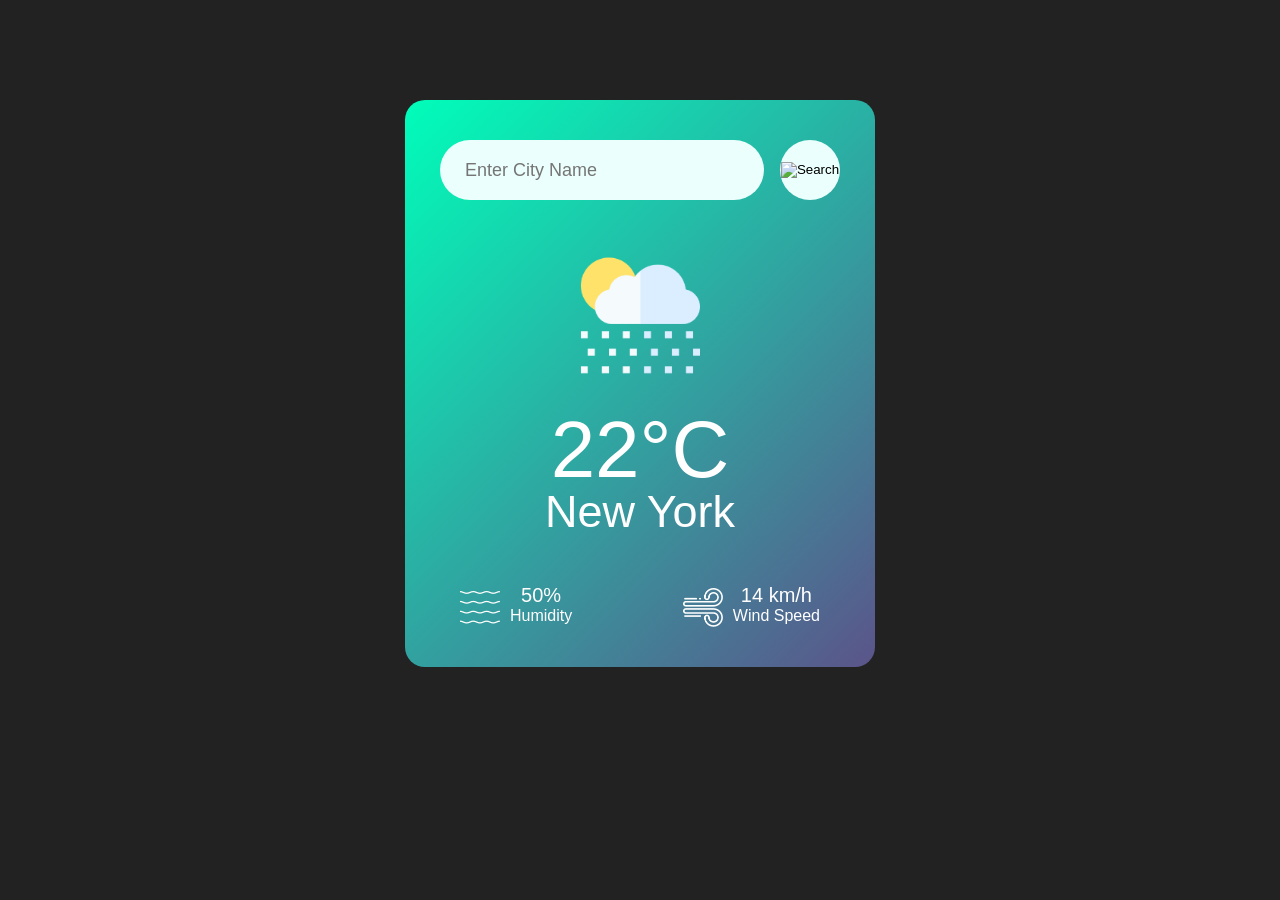
==== weatherApp/index.html @ 2ac0418a "message here" ====
<!DOCTYPE html>
<html lang="en">
<head>
    <meta charset="UTF-8">
    <meta name="viewport" content="width=device-width, initial-scale=1.0">
    <title>wheather App </title>
    <link rel="stylesheet" href="style.css">
</head>
<body>
<div class="card">
    <div class="search">
        <input type="text" placeholder="Enter City Name"
        spellcheck="false">
        <button><img src="images/search.png" alt="Search"></button>
    </div>
    <div class="weather">
        <img src="Images/rain.png" class="weather-icon">
        <h1 class="temp">22°C</h1>
        <h2 class="city">New York </h2>
        <div class="details">
            <div class="col"> 
                <img src="Images/humidity.png" alt="humidity">
                <div>
                    <p class="humidity">50%</p>
                    <p>Humidity</p>
                </div>
            </div>

            <div class="col"> 
                <img src="Images/wind.png" alt="wind">
                <div>
                    <p class="wind">14 km/h</p>
                    <p> Wind Speed</p>
                </div>
            </div>
        </div>
    </div>
</div>
    <script src="wheather.js"></script>
</body>
</html>
---- weatherApp/style.css ----
*{
    padding: 0px;
    margin: 0px;
    font-family: 'Poppins',sans-serif;
    box-sizing: border-box;
}

body{
    background-color: #222;
}

.card{
    width: 90%;
    max-width: 470px;
    background: linear-gradient(135deg, #00feba,#5b548a);
    color: #fff;
    margin: 100px auto 0;
    border-radius: 20px;
    padding: 40px 35px;
    text-align: center;
}

    
.search{
    width: 100%;
    display: flex;
    align-items: center;
    justify-content: space-between;
}

.search input {
    border: 0;
    outline: 0;
    background: #ebfffc;
    color: #555;
    padding: 10px 25px;
    height: 60px;
    border-radius: 30px;
    flex: 1;
    margin-right: 16px;
    font-size: 18px;

}

.search button{
     border: 0;
    outline: 0;
    background: #ebfffc;
    border-radius: 50%;
    width: 60px;
    height: 60px;
    cursor: pointer;
}

.search button img{
    width: 16px;
}


.weather-icon{
    width: 170px;
    margin-top: 30px;

}

.weather h1{
    font-size: 80px;
    font-weight: 500;
}

.weather h2{
    font-size: 45px;
    font-weight: 400;
    margin-top: -10px;

}

.details{
    display: flex;
    align-items: center;
    justify-content: space-between;
    padding: 0 20px;
    margin-top: 50px;
}

.col{
    display: flex;
    align-items: center;
    text-align: center;
}

.col img{
    width: 40px;
    margin-right: 10px;
}

.humidity , .wind{
    font-size: 20px;
    margin-top: -6px;
}
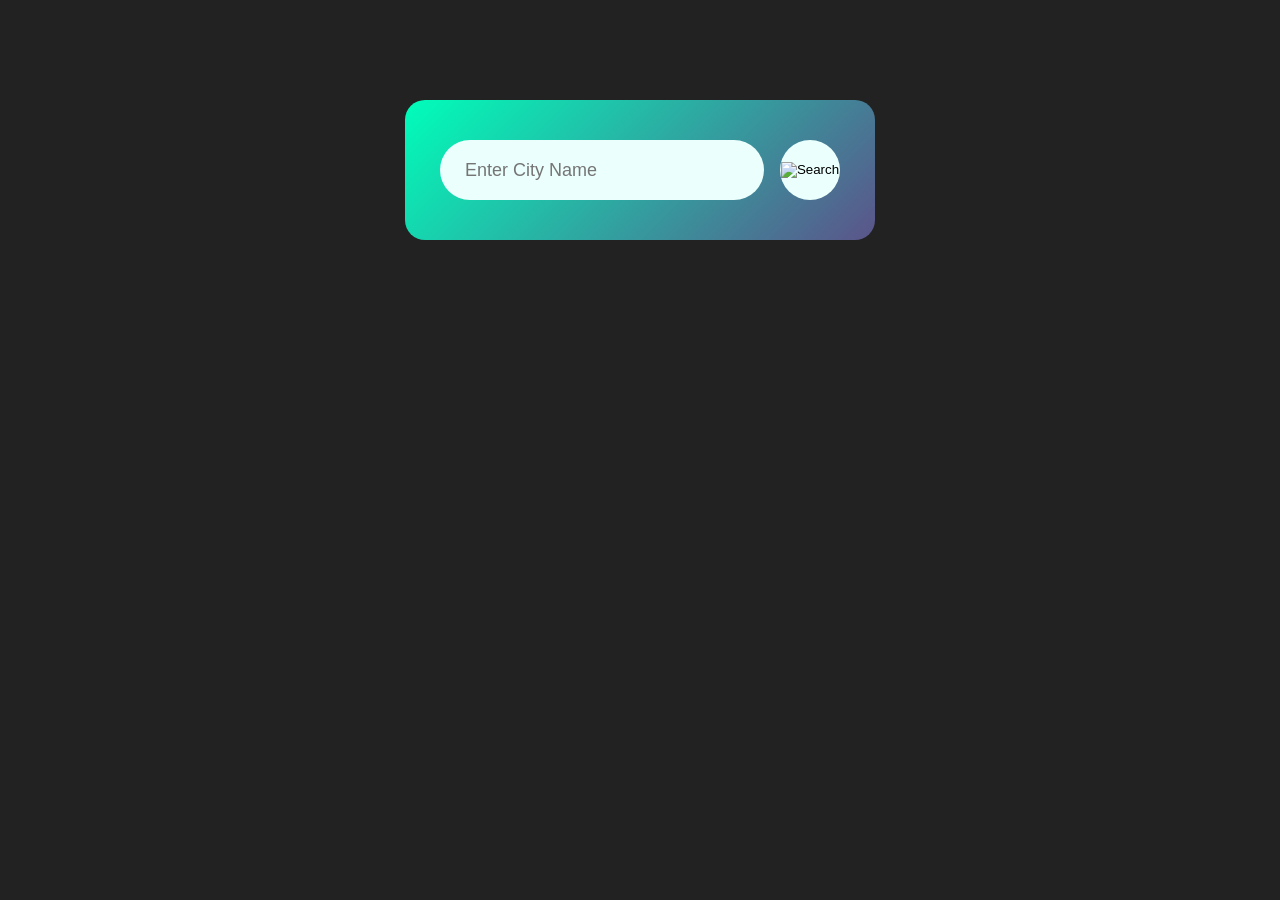
==== commit fabc3844: "Update Weather App" ====
--- a/weatherApp/index.html
+++ b/weatherApp/index.html
@@ -9,9 +9,11 @@
 <body>
 <div class="card">
     <div class="search">
-        <input type="text" placeholder="Enter City Name"
-        spellcheck="false">
+        <input type="text" placeholder="Enter City Name" spellcheck="false">
         <button><img src="images/search.png" alt="Search"></button>
+    </div>
+    <div class="error">
+        <p> Invalid city Name </p>
     </div>
     <div class="weather">
         <img src="Images/rain.png" class="weather-icon">
@@ -36,6 +38,7 @@
         </div>
     </div>
 </div>
-    <script src="wheather.js"></script>
+    <script src="wheather.js">
+    </script>
 </body>
 </html>
--- a/weatherApp/style.css
+++ b/weatherApp/style.css
@@ -97,4 +97,17 @@
 .humidity , .wind{
     font-size: 20px;
     margin-top: -6px;
-}+}
+
+.weather{
+     display: none;    
+}
+
+.error{
+    text-align: left;
+    margin-left: 10px;
+    font-size: 14px;
+    margin-top: 10px;
+    display: none;
+}
+
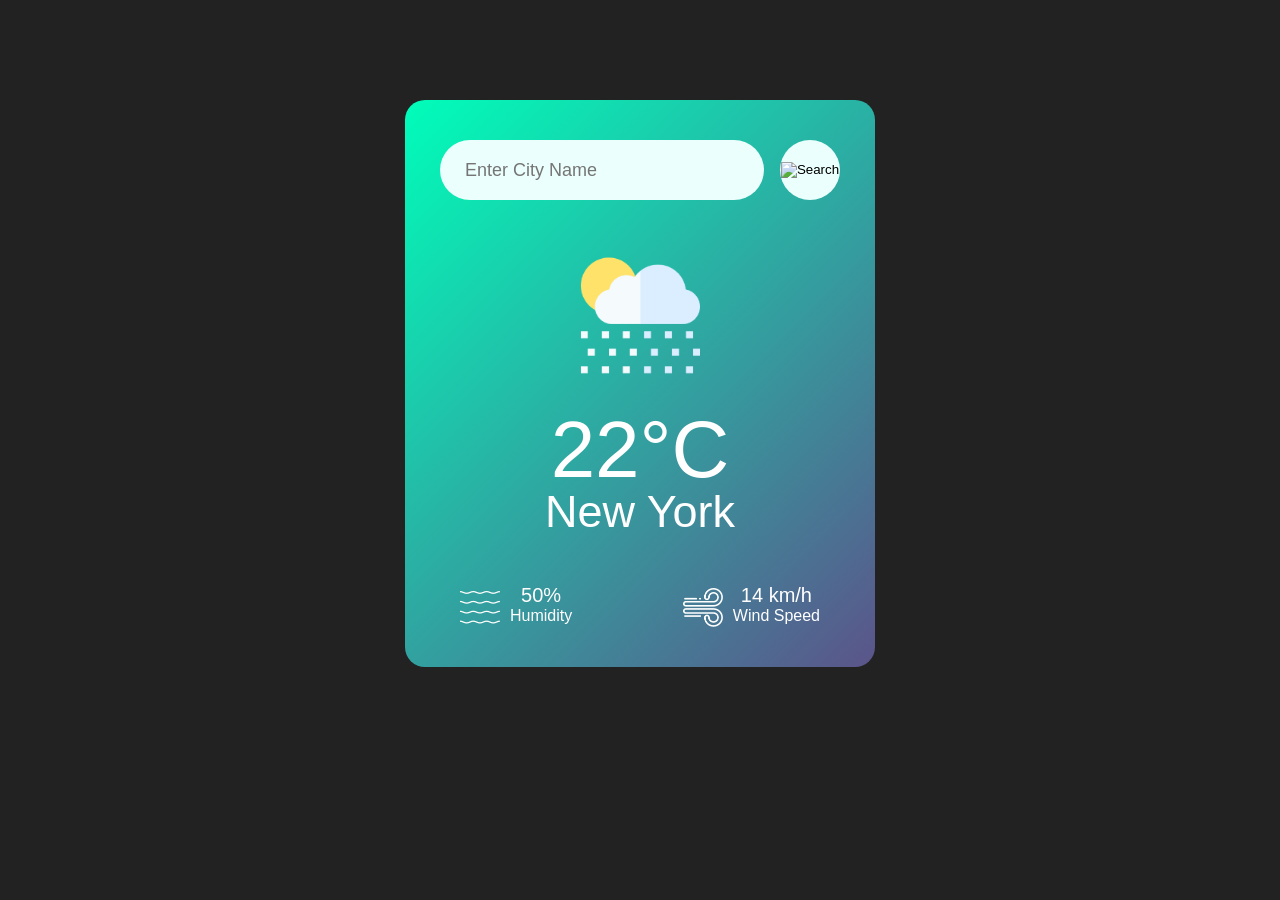
==== commit 9ba70e85: "Revert "Update Weather App" This reverts commit fabc384418a26b0c158d948db857eb6248b4f684." ====
--- a/weatherApp/index.html
+++ b/weatherApp/index.html
@@ -9,11 +9,9 @@
 <body>
 <div class="card">
     <div class="search">
-        <input type="text" placeholder="Enter City Name" spellcheck="false">
+        <input type="text" placeholder="Enter City Name"
+        spellcheck="false">
         <button><img src="images/search.png" alt="Search"></button>
-    </div>
-    <div class="error">
-        <p> Invalid city Name </p>
     </div>
     <div class="weather">
         <img src="Images/rain.png" class="weather-icon">
@@ -38,7 +36,6 @@
         </div>
     </div>
 </div>
-    <script src="wheather.js">
-    </script>
+    <script src="wheather.js"></script>
 </body>
 </html>
--- a/weatherApp/style.css
+++ b/weatherApp/style.css
@@ -97,17 +97,4 @@
 .humidity , .wind{
     font-size: 20px;
     margin-top: -6px;
-}
-
-.weather{
-     display: none;    
-}
-
-.error{
-    text-align: left;
-    margin-left: 10px;
-    font-size: 14px;
-    margin-top: 10px;
-    display: none;
-}
-
+}
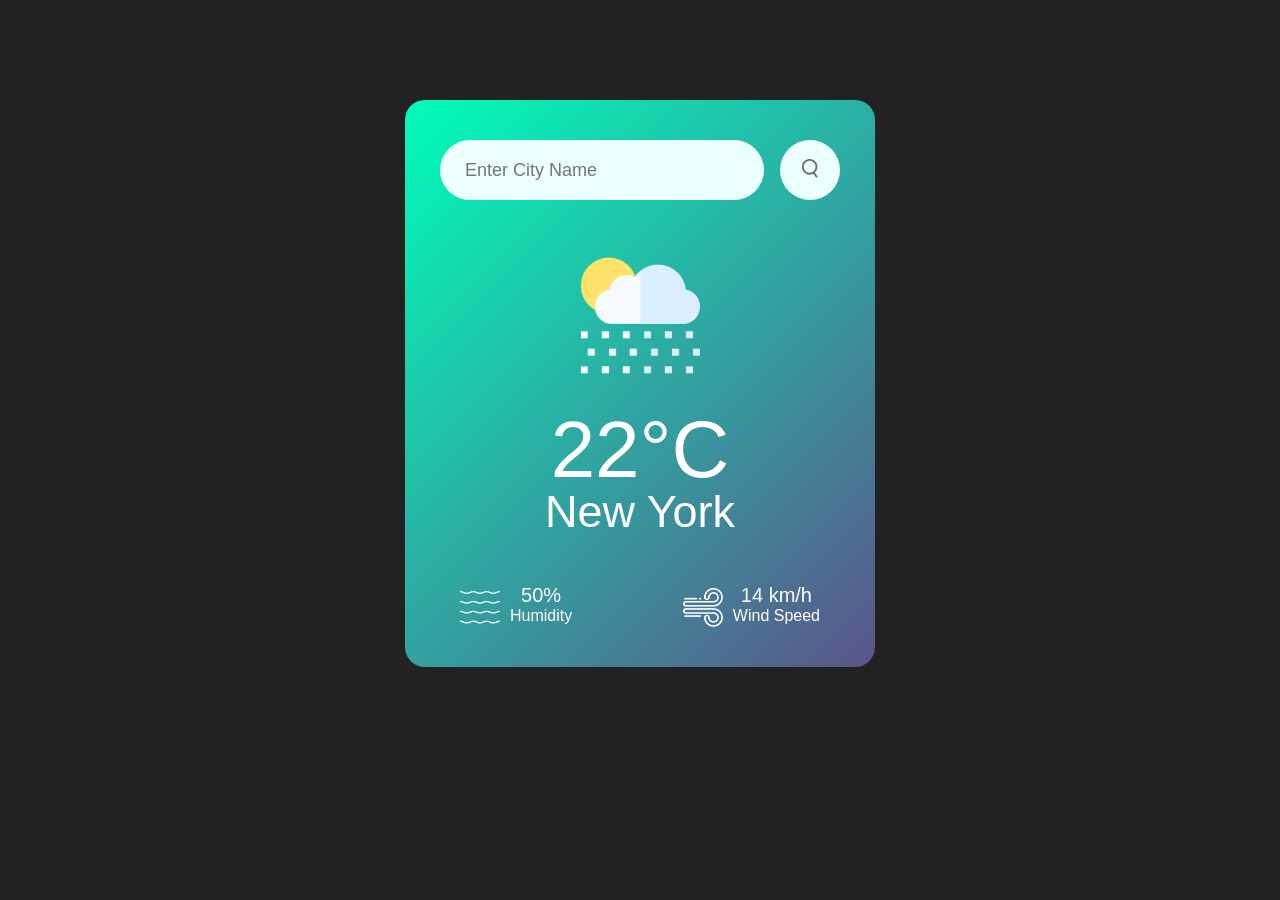
==== commit e104e25f: "Fix image paths for Vercel deployment" ====
--- a/weatherApp/index.html
+++ b/weatherApp/index.html
@@ -3,39 +3,71 @@
 <head>
     <meta charset="UTF-8">
     <meta name="viewport" content="width=device-width, initial-scale=1.0">
-    <title>wheather App </title>
+
+    <title>Weather App</title>
+
     <link rel="stylesheet" href="style.css">
 </head>
+
 <body>
-<div class="card">
-    <div class="search">
-        <input type="text" placeholder="Enter City Name"
-        spellcheck="false">
-        <button><img src="images/search.png" alt="Search"></button>
-    </div>
-    <div class="weather">
-        <img src="Images/rain.png" class="weather-icon">
-        <h1 class="temp">22°C</h1>
-        <h2 class="city">New York </h2>
-        <div class="details">
-            <div class="col"> 
-                <img src="Images/humidity.png" alt="humidity">
-                <div>
-                    <p class="humidity">50%</p>
-                    <p>Humidity</p>
+
+    <div class="card">
+
+        <div class="search">
+            <input
+                type="text"
+                placeholder="Enter City Name"
+                spellcheck="false"
+            >
+
+            <button>
+                <img src="Images/search.png" alt="Search">
+            </button>
+        </div>
+
+        <div class="weather">
+
+            <img
+                src="Images/rain.png"
+                class="weather-icon"
+                alt="Weather"
+            >
+
+            <h1 class="temp">22°C</h1>
+            <h2 class="city">New York</h2>
+
+            <div class="details">
+
+                <div class="col">
+                    <img
+                        src="Images/humidity.png"
+                        alt="Humidity"
+                    >
+
+                    <div>
+                        <p class="humidity">50%</p>
+                        <p>Humidity</p>
+                    </div>
                 </div>
-            </div>
 
-            <div class="col"> 
-                <img src="Images/wind.png" alt="wind">
-                <div>
-                    <p class="wind">14 km/h</p>
-                    <p> Wind Speed</p>
+                <div class="col">
+                    <img
+                        src="Images/wind.png"
+                        alt="Wind"
+                    >
+
+                    <div>
+                        <p class="wind">14 km/h</p>
+                        <p>Wind Speed</p>
+                    </div>
                 </div>
+
             </div>
         </div>
+
     </div>
-</div>
+
     <script src="wheather.js"></script>
+
 </body>
 </html>
